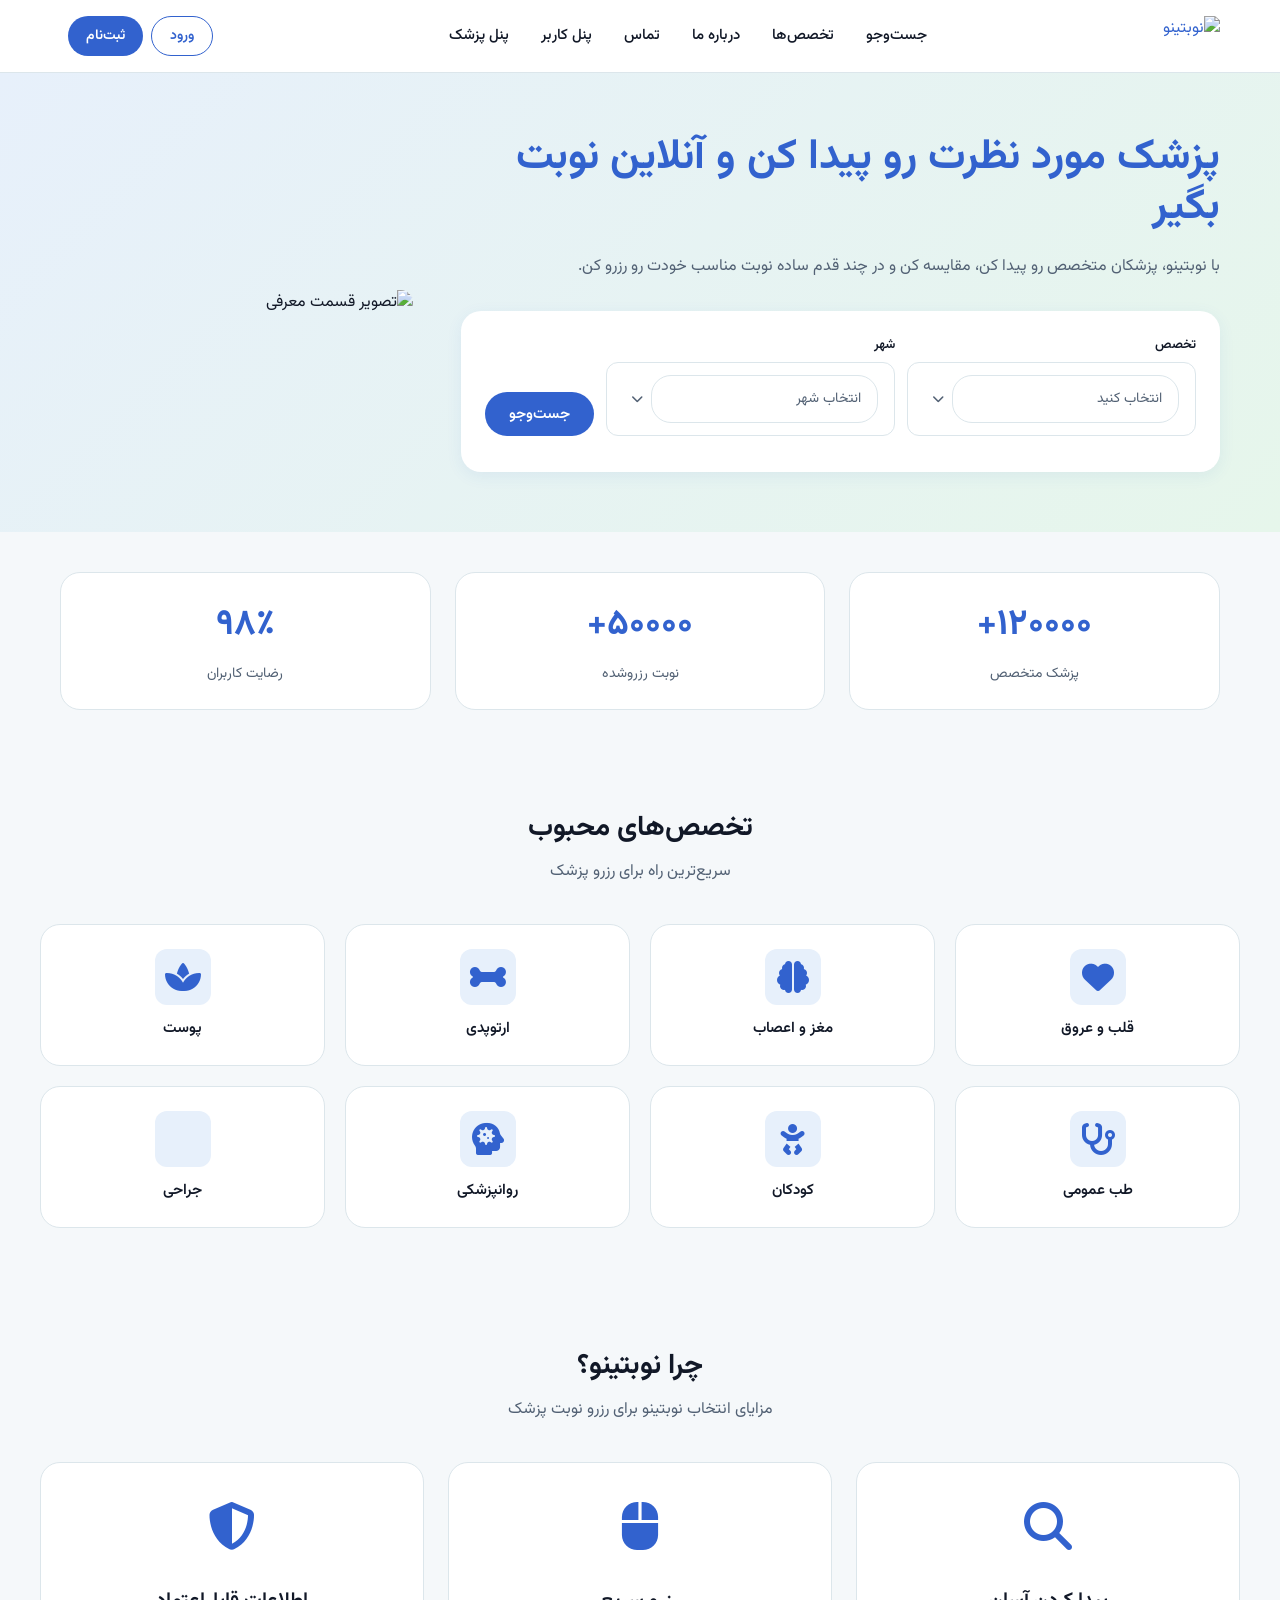
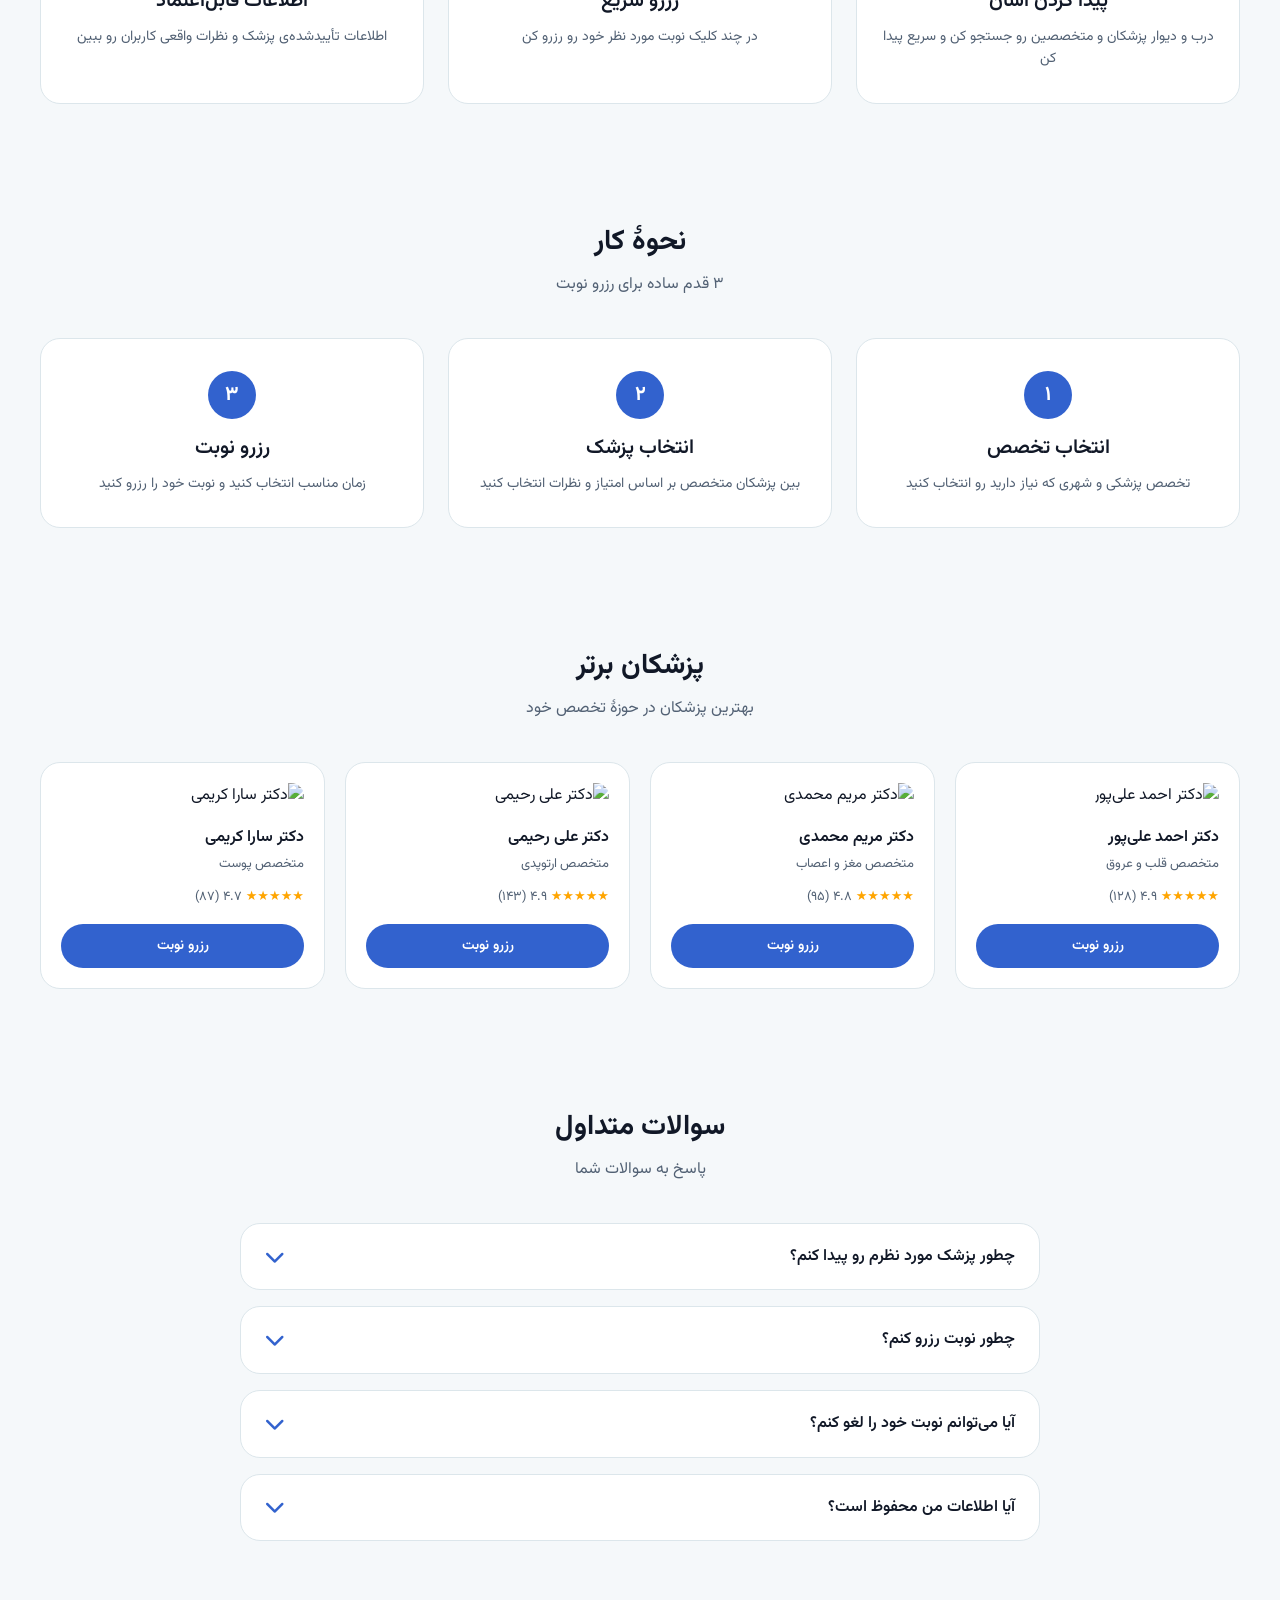
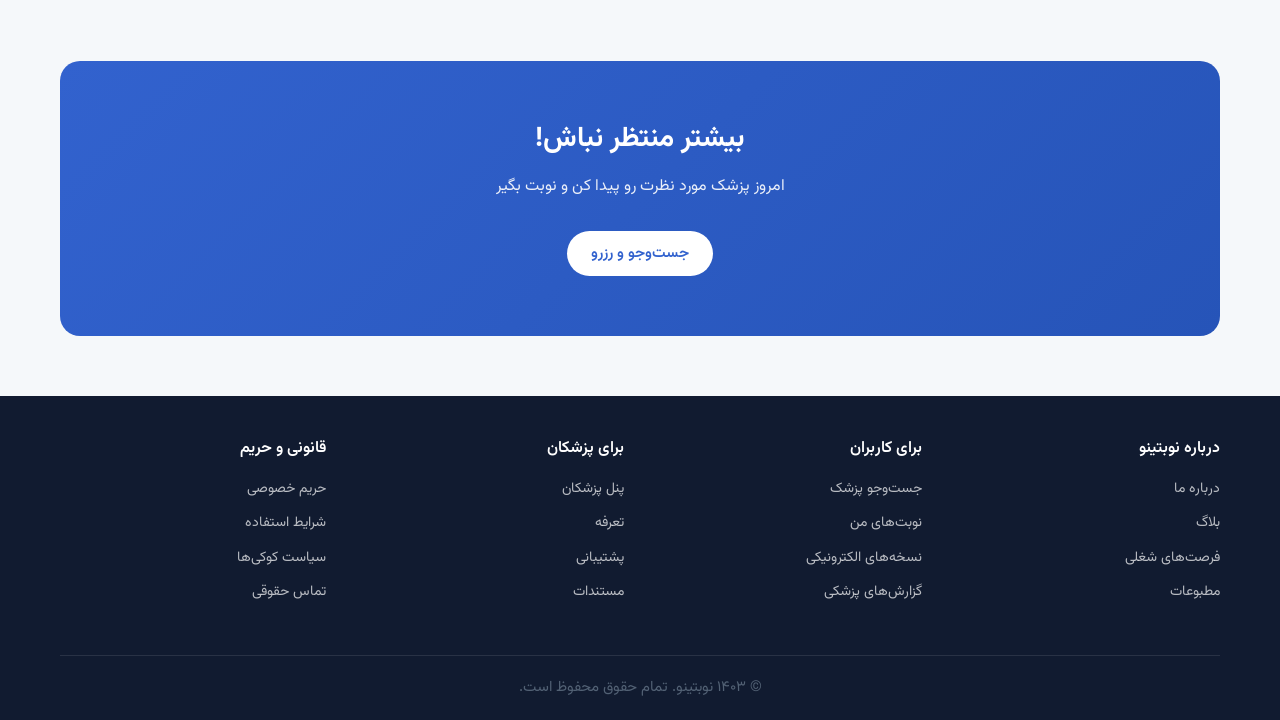
==== html/P01-landing.html @ 3c960ade "Add payment flow pages and scripts for Nobetino - Create P07-payment-failure.html for handling unsuc" ====
<!DOCTYPE html>
<html lang="fa" dir="rtl">
<head>
	<meta charset="UTF-8">
	<meta name="viewport" content="width=device-width, initial-scale=1.0">
	<meta name="description" content="نوبتینو - رزرو آنلاین نوبت پزشک. پزشک مورد نظرت رو پیدا کن و آنلاین نوبت بگیر">
	<title>نوبتینو - رزرو آنلاین نوبت پزشک</title>
	<link href="https://fonts.googleapis.com/css2?family=Inter:wght@400;500;600;700&family=Vazirmatn:wght@400;500;600;700&display=swap" rel="stylesheet">
	<link rel="stylesheet" href="https://cdnjs.cloudflare.com/ajax/libs/font-awesome/6.4.0/css/all.min.css">
	<style>
		/* Design System */
		:root {
			--primary: #3262CE;
			--primary-light: #E7F0FB;
			--dark: #111B30;
			--text-primary: #111827;
			--text-secondary: #526174;
			--bg: #F5F8FA;
			--card-bg: #FAFDFE;
			--border: #DCE6EB;
			--mint: #E6F6EB;
			--blue-light: #E7F0FB;
			--success: #10B981;
			--white: #FFFFFF;
			--shadow-sm: 0 1px 2px rgba(0, 0, 0, 0.05);
			--shadow: 0 4px 16px rgba(50, 98, 206, 0.08);
			--shadow-lg: 0 8px 24px rgba(50, 98, 206, 0.12);
		}

		* {
			margin: 0;
			padding: 0;
			box-sizing: border-box;
		}

		html, body {
			height: 100%;
		}

		body {
			background-color: var(--bg);
			color: var(--text-primary);
			font-family: 'Vazirmatn', system-ui, sans-serif;
			font-size: 16px;
			line-height: 1.6;
		}

		html {
			scroll-behavior: smooth;
		}

		@media (prefers-reduced-motion: reduce) {
			html {
				scroll-behavior: auto;
			}
		}

		/* Scroll margin offset for sticky header - 80px accounts for header height */
		#search,
		#specialties,
		#about,
		#contact {
			scroll-margin-top: 80px;
		}

		/* Typography */
		h1 {
			font-size: 42px;
			font-weight: 700;
			line-height: 1.2;
			margin-bottom: 16px;
		}

		h2 {
			font-size: 28px;
			font-weight: 700;
			line-height: 1.3;
			margin-bottom: 12px;
			color: var(--text-primary);
		}

		h3 {
			font-size: 20px;
			font-weight: 600;
			line-height: 1.3;
			margin-bottom: 8px;
			color: var(--text-primary);
		}

		h4 {
			font-size: 16px;
			font-weight: 600;
			margin-bottom: 8px;
		}

		p {
			font-size: 15px;
			color: var(--text-secondary);
			line-height: 1.6;
		}

		a {
			color: var(--primary);
			text-decoration: none;
		}

		a:hover {
			text-decoration: underline;
		}

		/* Container */
		.container {
			max-width: 1200px;
			margin: 0 auto;
			padding: 0 20px;
		}

		/* Header */
		header {
			background: var(--white);
			border-bottom: 1px solid var(--border);
			position: sticky;
			top: 0;
			z-index: 100;
		}

		.btn {
			display: inline-flex;
			align-items: center;
			justify-content: center;
			gap: 8px;
			padding: 11px 24px;
			border-radius: 999px;
			font-size: 15px;
			font-weight: 600;
			border: none;
			cursor: pointer;
			transition: all 0.2s;
			font-family: 'Vazirmatn', system-ui, sans-serif;
			min-height: 44px;
		}

		.btn-primary {
			background-color: var(--primary);
			color: var(--white);
		}

		.btn-primary:hover {
			background-color: #2654b8;
			box-shadow: var(--shadow);
		}

		.btn-secondary {
			background-color: transparent;
			color: var(--primary);
			border: 1.5px solid var(--primary);
		}

		.btn-secondary:hover {
			background-color: var(--primary-light);
		}

		.btn-small {
			padding: 8px 16px;
			font-size: 14px;
		}

		/* Custom Dropdowns */
		.custom-dropdown {
			position: relative;
			width: 100%;
		}

		.dropdown-trigger {
			display: flex;
			align-items: center;
			justify-content: space-between;
			width: 100%;
			padding: 0;
			border: 1px solid var(--border);
			border-radius: 12px;
			background: var(--white);
			cursor: pointer;
			transition: all 0.2s;
			min-height: 44px;
			font-weight: 500;
			color: var(--text-primary);
			font-family: 'Vazirmatn', system-ui, sans-serif;
			font-size: 15px;
		}

		.dropdown-trigger-wrapper {
			display: flex;
			align-items: center;
			justify-content: space-between;
			padding: 12px 16px;
			width: 100%;
			cursor: text;
			gap: 8px;
		}

		.dropdown-trigger-input {
			flex: 1;
			border: none;
			outline: none;
			background: transparent;
			font-family: 'Vazirmatn', system-ui, sans-serif;
			font-size: 15px;
			color: var(--text-primary);
			text-align: right;
			padding: 0;
		}

		.dropdown-trigger-input::placeholder {
			color: var(--text-secondary);
		}

		.dropdown-trigger:hover {
			border-color: var(--primary);
		}

		.dropdown-trigger:focus-within {
			outline: none;
			border-color: var(--primary);
		}

		.dropdown-trigger.active {
			border-color: var(--primary);
		}

		.dropdown-icon {
			color: var(--text-secondary);
			font-size: 12px;
			transition: transform 0.2s;
			margin-left: 8px;
		}

		.dropdown-trigger.active .dropdown-icon {
			transform: rotate(180deg);
		}

		.dropdown-trigger-icons {
			display: flex;
			align-items: center;
			gap: 8px;
		}

		.dropdown-search-icon-trigger {
			color: var(--text-secondary);
			font-size: 14px;
			cursor: default;
			pointer-events: none;
		}

		.dropdown-menu {
			display: none;
			position: fixed;
			background: var(--white);
			border: 1px solid var(--border);
			border-radius: 16px;
			box-shadow: var(--shadow-lg);
			z-index: 1000;
			min-width: 280px;
			max-width: 100%;
			max-height: 400px;
			overflow-y: auto;
		}

		.dropdown-menu.active {
			display: flex;
			flex-direction: column;
		}

		.dropdown-list {
			max-height: 100%;
			overflow-y: auto;
			padding: 8px 0;
		}

		.dropdown-item {
			padding: 12px 16px;
			cursor: pointer;
			transition: all 0.15s;
			color: var(--text-primary);
			font-weight: 500;
			display: flex;
			justify-content: space-between;
			align-items: center;
		}

		.dropdown-item:hover {
			background: var(--primary-light);
			color: var(--primary);
		}

		.dropdown-item.selected {
			background: var(--primary-light);
			color: var(--primary);
		}

		.dropdown-item.selected::after {
			content: '✓';
			font-weight: 700;
			color: var(--primary);
		}

		.dropdown-empty {
			padding: 20px 16px;
			text-align: center;
			color: var(--text-secondary);
			font-size: 14px;
		}

		.dropdown-trigger input[type="hidden"] {
			display: none;
		}

		/* Hero Section */
		.hero {
			padding: 60px 0;
			background: linear-gradient(135deg, var(--primary-light) 0%, var(--mint) 100%);
		}

		.hero-content {
			display: grid;
			grid-template-columns: 1fr 1fr;
			gap: 48px;
			align-items: center;
		}

		.hero-left h1 {
			color: var(--primary);
			margin-bottom: 20px;
		}

		.hero-left > p {
			font-size: 16px;
			margin-bottom: 32px;
			color: var(--text-secondary);
		}

		.search-card {
			background: var(--white);
			border-radius: 20px;
			padding: 24px;
			box-shadow: var(--shadow);
			margin-top: 20px;
		}

		.search-row {
			display: grid;
			grid-template-columns: 1fr 1fr auto;
			gap: 12px;
			margin-bottom: 12px;
		}

		.search-field {
			display: flex;
			flex-direction: column;
			gap: 6px;
		}

		.search-field label {
			font-size: 13px;
			font-weight: 600;
			color: var(--text-primary);
		}

		.search-field input,
		.search-field select {
			padding: 12px 16px;
			border: 1px solid var(--border);
			border-radius: 20px;
			font-size: 14px;
			font-family: 'Vazirmatn', system-ui, sans-serif;
			background-color: var(--white);
			color: var(--text-primary);
			transition: all 0.2s;
		}

		.search-field input:focus,
		.search-field select:focus {
			outline: 2px solid var(--primary);
			outline-offset: 0;
			border-color: var(--primary);
		}

		.search-btn-container {
			display: flex;
			align-items: flex-end;
		}

		.search-btn-container .btn {
			width: 100%;
			height: 44px;
		}

		@media (max-width: 768px) {
			.search-row {
				grid-template-columns: 1fr;
				gap: 16px;
			}

			.search-btn-container {
				align-items: stretch;
			}

			.search-btn-container .btn {
				height: 48px;
			}

			.dropdown-menu {
				max-height: 250px !important;
				max-width: 90vw;
			}
		}

		.hero-right {
			display: flex;
			align-items: center;
			justify-content: center;
		}

		.hero-image {
			width: 100%;
			max-width: 400px;
			height: auto;
			object-fit: cover;
			border-radius: 24px;
		}

		@media (max-width: 1024px) {
			.hero-content {
				grid-template-columns: 1fr;
				gap: 32px;
			}

			.hero {
				padding: 40px 0;
			}

			h1 {
				font-size: 32px;
			}

			.hero-right {
				display: none;
			}

			.search-row {
				grid-template-columns: 1fr;
			}

			.search-btn-container {
				display: flex;
			}
		}

		/* Stats Section */
		.stats {
			padding: 40px 0;
			display: grid;
			grid-template-columns: repeat(3, 1fr);
			gap: 24px;
		}

		.stat-card {
			background: var(--white);
			border: 1px solid var(--border);
			border-radius: 20px;
			padding: 24px;
			text-align: center;
		}

		.stat-number {
			font-size: 36px;
			font-weight: 700;
			color: var(--primary);
			margin-bottom: 8px;
		}

		.stat-label {
			font-size: 14px;
			color: var(--text-secondary);
		}

		@media (max-width: 768px) {
			.stats {
				grid-template-columns: 1fr;
			}
		}

		/* Section */
		.section {
			padding: 60px 0;
		}

		.section-title {
			text-align: center;
			margin-bottom: 40px;
		}

		.section-title h2 {
			margin-bottom: 12px;
		}

		.section-title p {
			font-size: 16px;
			color: var(--text-secondary);
		}

		/* Specialties */
		.specialties-grid {
			display: grid;
			grid-template-columns: repeat(4, 1fr);
			gap: 20px;
		}

		.specialty-card {
			background: var(--white);
			border: 1px solid var(--border);
			border-radius: 20px;
			padding: 24px;
			text-align: center;
			cursor: pointer;
			transition: all 0.2s;
			display: flex;
			flex-direction: column;
			align-items: center;
			gap: 12px;
		}

		.specialty-card:hover {
			border-color: var(--primary);
			box-shadow: var(--shadow);
			transform: translateY(-4px);
		}

		.specialty-icon {
			font-size: 32px;
			color: var(--primary);
			width: 56px;
			height: 56px;
			display: flex;
			align-items: center;
			justify-content: center;
			background: var(--primary-light);
			border-radius: 12px;
		}

		.specialty-name {
			font-size: 15px;
			font-weight: 600;
			color: var(--text-primary);
		}

		@media (max-width: 1024px) {
			.specialties-grid {
				grid-template-columns: repeat(3, 1fr);
			}
		}

		@media (max-width: 768px) {
			.specialties-grid {
				grid-template-columns: repeat(2, 1fr);
			}
		}

		/* Benefits Section */
		.benefits-grid {
			display: grid;
			grid-template-columns: repeat(3, 1fr);
			gap: 24px;
		}

		.benefit-card {
			background: var(--white);
			border: 1px solid var(--border);
			border-radius: 20px;
			padding: 32px 24px;
			text-align: center;
		}

		.benefit-icon {
			font-size: 48px;
			margin-bottom: 16px;
			color: var(--primary);
		}

		.benefit-card h3 {
			margin-bottom: 12px;
		}

		.benefit-card p {
			font-size: 14px;
		}

		@media (max-width: 768px) {
			.benefits-grid {
				grid-template-columns: 1fr;
			}
		}

		/* How It Works */
		.steps-grid {
			display: grid;
			grid-template-columns: repeat(3, 1fr);
			gap: 24px;
		}

		.step-card {
			background: var(--white);
			border: 1px solid var(--border);
			border-radius: 20px;
			padding: 32px 24px;
			text-align: center;
			position: relative;
		}

		.step-number {
			width: 48px;
			height: 48px;
			background: var(--primary);
			color: var(--white);
			border-radius: 999px;
			display: flex;
			align-items: center;
			justify-content: center;
			font-size: 20px;
			font-weight: 700;
			margin: 0 auto 16px;
		}

		.step-card h3 {
			margin-bottom: 12px;
		}

		.step-card p {
			font-size: 14px;
		}

		@media (max-width: 768px) {
			.steps-grid {
				grid-template-columns: 1fr;
			}
		}

		/* Doctors Section */
		.doctors-grid {
			display: grid;
			grid-template-columns: repeat(4, 1fr);
			gap: 20px;
		}

		.doctor-card {
			background: var(--white);
			border: 1px solid var(--border);
			border-radius: 20px;
			padding: 20px;
			transition: all 0.2s;
			overflow: hidden;
		}

		.doctor-card:hover {
			box-shadow: var(--shadow-lg);
			transform: translateY(-4px);
		}

		.doctor-image {
			width: 100%;
			aspect-ratio: 1;
			object-fit: cover;
			border-radius: 16px;
			margin-bottom: 16px;
		}

		.doctor-name {
			font-size: 16px;
			font-weight: 600;
			margin-bottom: 4px;
			color: var(--text-primary);
		}

		.doctor-specialty {
			font-size: 13px;
			color: var(--text-secondary);
			margin-bottom: 12px;
		}

		.doctor-rating {
			display: flex;
			align-items: center;
			gap: 4px;
			font-size: 13px;
			margin-bottom: 16px;
			color: var(--text-secondary);
		}

		.doctor-rating .stars {
			color: #FFA500;
		}

		.doctor-btn {
			width: 100%;
		}

		@media (max-width: 1024px) {
			.doctors-grid {
				grid-template-columns: repeat(3, 1fr);
			}
		}

		@media (max-width: 768px) {
			.doctors-grid {
				grid-template-columns: repeat(2, 1fr);
			}
		}

		@media (max-width: 480px) {
			.doctors-grid {
				grid-template-columns: 1fr;
			}
		}

		/* FAQ Section */
		.faq-grid {
			display: grid;
			grid-template-columns: 1fr;
			gap: 16px;
			max-width: 800px;
			margin: 0 auto;
		}

		.faq-item {
			background: var(--white);
			border: 1px solid var(--border);
			border-radius: 20px;
			overflow: hidden;
		}

		.faq-header {
			padding: 20px 24px;
			cursor: pointer;
			display: flex;
			justify-content: space-between;
			align-items: center;
			transition: background 0.2s;
			font-weight: 600;
		}

		.faq-header:hover {
			background: var(--primary-light);
		}

		.faq-toggle {
			color: var(--primary);
			transition: transform 0.2s;
			font-size: 20px;
		}

		.faq-toggle.active {
			transform: rotate(-180deg);
		}

		.faq-content {
			max-height: 0;
			overflow: hidden;
			transition: max-height 0.2s;
			padding: 0 24px;
		}

		.faq-content.active {
			max-height: 500px;
			padding: 0 24px 20px;
		}

		.faq-answer {
			font-size: 14px;
			color: var(--text-secondary);
			line-height: 1.6;
		}

		/* CTA Section */
		.cta-section {
			background: linear-gradient(135deg, var(--primary) 0%, #2654b8 100%);
			color: var(--white);
			padding: 60px 20px;
			text-align: center;
			border-radius: 20px;
			margin: 60px 0;
		}

		.cta-section h2 {
			color: var(--white);
			margin-bottom: 16px;
		}

		.cta-section p {
			color: rgba(255, 255, 255, 0.9);
			margin-bottom: 32px;
			font-size: 16px;
		}

		.cta-section .btn {
			background: var(--white);
			color: var(--primary);
		}

		.cta-section .btn:hover {
			background: rgba(255, 255, 255, 0.95);
		}

		/* Footer */
		footer {
			background: var(--dark);
			color: var(--white);
			padding: 40px 0 20px;
			margin-top: 60px;
		}

		.footer-content {
			display: grid;
			grid-template-columns: repeat(4, 1fr);
			gap: 32px;
			margin-bottom: 40px;
		}

		.footer-section h4 {
			color: var(--white);
			margin-bottom: 16px;
		}

		.footer-section a {
			display: block;
			color: rgba(255, 255, 255, 0.7);
			font-size: 14px;
			margin-bottom: 12px;
			transition: color 0.2s;
		}

		.footer-section a:hover {
			color: var(--white);
			text-decoration: none;
		}

		.footer-bottom {
			border-top: 1px solid rgba(255, 255, 255, 0.1);
			padding-top: 20px;
			text-align: center;
			font-size: 13px;
			color: rgba(255, 255, 255, 0.6);
		}

		@media (max-width: 768px) {
			.footer-content {
				grid-template-columns: repeat(2, 1fr);
			}
		}

		/* Accessibility */
		@media (prefers-reduced-motion: reduce) {
			* {
				animation-duration: 0.01ms !important;
				animation-iteration-count: 1 !important;
				transition-duration: 0.01ms !important;
			}
		}

		:focus {
			outline: 2px solid var(--primary);
			outline-offset: 2px;
		}

		:focus:not(:focus-visible) {
			outline: none;
		}

		@media (max-width: 768px) {
			h1 {
				font-size: 28px;
			}

			h2 {
				font-size: 22px;
			}

			.section {
				padding: 40px 0;
			}

			.hero {
				padding: 40px 0;
			}

			.search-card {
				margin-top: 16px;
			}
		}
	</style>
</head>
<body>
	<!-- Header -->
	<header></header>

	<!-- Hero Section -->
	<section id="search" class="hero">
		<div class="container">
			<div class="hero-content">
				<div class="hero-left">
					<h1>پزشک مورد نظرت رو پیدا کن و آنلاین نوبت بگیر</h1>
					<p>با نوبتینو، پزشکان متخصص رو پیدا کن، مقایسه کن و در چند قدم ساده نوبت مناسب خودت رو رزرو کن.</p>

					<div class="search-card">
						<div class="search-row">
							<div class="search-field">
								<label>تخصص</label>
								<div class="custom-dropdown" id="specialty-dropdown">
									<div class="dropdown-trigger" role="button" tabindex="0">
										<div class="dropdown-trigger-wrapper">
											<input type="text" class="dropdown-trigger-input" placeholder="انتخاب کنید" autocomplete="off">
											<div class="dropdown-trigger-icons">
												<i class="fas fa-search dropdown-search-icon-trigger" style="display: none;"></i>
												<i class="fas fa-chevron-down dropdown-icon"></i>
											</div>
										</div>
									</div>
									<div class="dropdown-menu">
										<div class="dropdown-list">
											<div class="dropdown-item" data-value="cardiology">قلب و عروق</div>
											<div class="dropdown-item" data-value="neurology">مغز و اعصاب</div>
											<div class="dropdown-item" data-value="orthopedic">ارتوپدی</div>
											<div class="dropdown-item" data-value="dermatology">پوست</div>
											<div class="dropdown-item" data-value="general">طب عمومی</div>
											<div class="dropdown-item" data-value="pediatric">کودکان</div>
											<div class="dropdown-item" data-value="psychiatry">روانپزشکی</div>
											<div class="dropdown-item" data-value="surgery">جراحی</div>
										</div>
									</div>
									<input type="hidden" id="specialty" value="">
								</div>
							</div>

							<div class="search-field">
								<label>شهر</label>
								<div class="custom-dropdown" id="city-dropdown">
									<div class="dropdown-trigger" role="button" tabindex="0">
										<div class="dropdown-trigger-wrapper">
											<input type="text" class="dropdown-trigger-input" placeholder="انتخاب شهر" autocomplete="off">
											<div class="dropdown-trigger-icons">
												<i class="fas fa-search dropdown-search-icon-trigger" style="display: none;"></i>
												<i class="fas fa-chevron-down dropdown-icon"></i>
											</div>
										</div>
									</div>
									<div class="dropdown-menu">
										<div class="dropdown-list" id="cities-list">
											<!-- Cities will be loaded here by JavaScript -->
										</div>
										<div class="dropdown-empty" style="display: none;">
											شهری یافت نشد
										</div>
									</div>
									<input type="hidden" id="city" value="">
								</div>
							</div>

							<div class="search-btn-container">
								<button class="btn btn-primary search-btn">جست‌وجو</button>
							</div>
						</div>
					</div>
				</div>

				<div class="hero-right">
					<img src="../images/hero_section.png" alt="تصویر قسمت معرفی" style="width: 100%; height: auto; border-radius: 20px;">
				</div>
			</div>
		</div>
	</section>

	<!-- Stats Section -->
	<section class="container">
		<div class="stats">
			<div class="stat-card">
				<div class="stat-number">۱۲۰۰۰۰+</div>
				<div class="stat-label">پزشک متخصص</div>
			</div>
			<div class="stat-card">
				<div class="stat-number">۵۰۰۰۰+</div>
				<div class="stat-label">نوبت رزرو‌شده</div>
			</div>
			<div class="stat-card">
				<div class="stat-number">۹۸٪</div>
				<div class="stat-label">رضایت کاربران</div>
			</div>
		</div>
	</section>

	<!-- Specialties Section -->
	<section id="specialties" class="section container">
		<div class="section-title">
			<h2>تخصص‌های محبوب</h2>
			<p>سریع‌ترین راه برای رزرو پزشک</p>
		</div>

		<div class="specialties-grid">
			<div class="specialty-card" onclick="selectSpecialty(this)">
				<div class="specialty-icon"><i class="fas fa-heart"></i></div>
				<div class="specialty-name">قلب و عروق</div>
			</div>

			<div class="specialty-card" onclick="selectSpecialty(this)">
				<div class="specialty-icon"><i class="fas fa-brain"></i></div>
				<div class="specialty-name">مغز و اعصاب</div>
			</div>

			<div class="specialty-card" onclick="selectSpecialty(this)">
				<div class="specialty-icon"><i class="fas fa-bone"></i></div>
				<div class="specialty-name">ارتوپدی</div>
			</div>

			<div class="specialty-card" onclick="selectSpecialty(this)">
				<div class="specialty-icon"><i class="fas fa-spa"></i></div>
				<div class="specialty-name">پوست</div>
			</div>

			<div class="specialty-card" onclick="selectSpecialty(this)">
				<div class="specialty-icon"><i class="fas fa-stethoscope"></i></div>
				<div class="specialty-name">طب عمومی</div>
			</div>

			<div class="specialty-card" onclick="selectSpecialty(this)">
				<div class="specialty-icon"><i class="fas fa-baby"></i></div>
				<div class="specialty-name">کودکان</div>
			</div>

			<div class="specialty-card" onclick="selectSpecialty(this)">
				<div class="specialty-icon"><i class="fas fa-head-side-virus"></i></div>
				<div class="specialty-name">روانپزشکی</div>
			</div>

			<div class="specialty-card" onclick="selectSpecialty(this)">
				<div class="specialty-icon"><i class="fas fa-surgical"></i></div>
				<div class="specialty-name">جراحی</div>
			</div>
		</div>
	</section>

	<!-- Why Nobatino Section -->
	<section id="about" class="section container">
		<div class="section-title">
			<h2>چرا نوبتینو؟</h2>
			<p>مزایای انتخاب نوبتینو برای رزرو نوبت پزشک</p>
		</div>

		<div class="benefits-grid">
			<div class="benefit-card">
				<div class="benefit-icon"><i class="fas fa-search"></i></div>
				<h3>پیدا کردن آسان</h3>
				<p>درب و دیوار پزشکان و متخصصین رو جستجو کن و سریع پیدا کن</p>
			</div>

			<div class="benefit-card">
				<div class="benefit-icon"><i class="fas fa-mouse"></i></div>
				<h3>رزرو سریع</h3>
				<p>در چند کلیک نوبت مورد نظر خود رو رزرو کن</p>
			</div>

			<div class="benefit-card">
				<div class="benefit-icon"><i class="fas fa-shield-alt"></i></div>
				<h3>اطلاعات قابل‌اعتماد</h3>
				<p>اطلاعات تأیید‌شده‌ی پزشک و نظرات واقعی کاربران رو ببین</p>
			</div>
		</div>
	</section>

	<!-- How It Works Section -->
	<section class="section container">
		<div class="section-title">
			<h2>نحوهٔ کار</h2>
			<p>۳ قدم ساده برای رزرو نوبت</p>
		</div>

		<div class="steps-grid">
			<div class="step-card">
				<div class="step-number">۱</div>
				<h3>انتخاب تخصص</h3>
				<p>تخصص پزشکی و شهری که نیاز دارید رو انتخاب کنید</p>
			</div>

			<div class="step-card">
				<div class="step-number">۲</div>
				<h3>انتخاب پزشک</h3>
				<p>بین پزشکان متخصص بر اساس امتیاز و نظرات انتخاب کنید</p>
			</div>

			<div class="step-card">
				<div class="step-number">۳</div>
				<h3>رزرو نوبت</h3>
				<p>زمان مناسب انتخاب کنید و نوبت خود را رزرو کنید</p>
			</div>
		</div>
	</section>

	<!-- Featured Doctors Section -->
	<section class="section container">
		<div class="section-title">
			<h2>پزشکان برتر</h2>
			<p>بهترین پزشکان در حوزهٔ تخصص خود</p>
		</div>

		<div class="doctors-grid">
			<div class="doctor-card">
				<img src="../images/male1.png" alt="دکتر احمد علی‌پور" class="doctor-image">
				<div class="doctor-name">دکتر احمد علی‌پور</div>
				<div class="doctor-specialty">متخصص قلب و عروق</div>
				<div class="doctor-rating">
					<span class="stars">★★★★★</span>
					<span>۴.۹</span>
					<span>(۱۲۸)</span>
				</div>
				<a href="P02-doctor-details.html?id=doctor-001" class="btn btn-primary btn-small doctor-btn" style="text-decoration: none;">رزرو نوبت</a>
			</div>

			<div class="doctor-card">
				<img src="../images/female1.png" alt="دکتر مریم محمدی" class="doctor-image">
				<div class="doctor-name">دکتر مریم محمدی</div>
				<div class="doctor-specialty">متخصص مغز و اعصاب</div>
				<div class="doctor-rating">
					<span class="stars">★★★★★</span>
					<span>۴.۸</span>
					<span>(۹۵)</span>
				</div>
				<a href="P02-doctor-details.html?id=doctor-002" class="btn btn-primary btn-small doctor-btn" style="text-decoration: none;">رزرو نوبت</a>
			</div>

			<div class="doctor-card">
				<img src="../images/male2.png" alt="دکتر علی رحیمی" class="doctor-image">
				<div class="doctor-name">دکتر علی رحیمی</div>
				<div class="doctor-specialty">متخصص ارتوپدی</div>
				<div class="doctor-rating">
					<span class="stars">★★★★★</span>
					<span>۴.۹</span>
					<span>(۱۴۳)</span>
				</div>
				<a href="P02-doctor-details.html?id=doctor-003" class="btn btn-primary btn-small doctor-btn" style="text-decoration: none;">رزرو نوبت</a>
			</div>

			<div class="doctor-card">
				<img src="../images/female2.png" alt="دکتر سارا کریمی" class="doctor-image">
				<div class="doctor-name">دکتر سارا کریمی</div>
				<div class="doctor-specialty">متخصص پوست</div>
				<div class="doctor-rating">
					<span class="stars">★★★★★</span>
					<span>۴.۷</span>
					<span>(۸۷)</span>
				</div>
				<a href="P02-doctor-details.html?id=doctor-004" class="btn btn-primary btn-small doctor-btn" style="text-decoration: none;">رزرو نوبت</a>
			</div>
		</div>
	</section>

	<!-- FAQ Section -->
	<section class="section container">
		<div class="section-title">
			<h2>سوالات متداول</h2>
			<p>پاسخ به سوالات شما</p>
		</div>

		<div class="faq-grid">
			<div class="faq-item">
				<div class="faq-header" onclick="toggleFaq(this)">
					<span>چطور پزشک مورد نظرم رو پیدا کنم؟</span>
					<i class="fas fa-chevron-down faq-toggle"></i>
				</div>
				<div class="faq-content">
					<p class="faq-answer">برای پیدا کردن پزشک مورد نظر، تخصص و شهر خود را انتخاب کنید، سپس از لیست پزشکان نمایش‌داده‌شده انتخاب کنید. می‌توانید اطلاعات، امتیاز و نظرات آنها را مقایسه کنید.</p>
				</div>
			</div>

			<div class="faq-item">
				<div class="faq-header" onclick="toggleFaq(this)">
					<span>چطور نوبت رزرو کنم؟</span>
					<i class="fas fa-chevron-down faq-toggle"></i>
				</div>
				<div class="faq-content">
					<p class="faq-answer">پس از انتخاب پزشک، روی دکمهٔ «رزرو نوبت» کلیک کنید. سپس زمان مناسب را انتخاب کنید و اطلاعات خود را وارد کنید تا نوبت نهایی شود.</p>
				</div>
			</div>

			<div class="faq-item">
				<div class="faq-header" onclick="toggleFaq(this)">
					<span>آیا می‌توانم نوبت خود را لغو کنم؟</span>
					<i class="fas fa-chevron-down faq-toggle"></i>
				</div>
				<div class="faq-content">
					<p class="faq-answer">بله، شما می‌توانید نوبت‌های خود را از پنل کاربر لغو کنید. لطفاً توجه داشته باشید که لغو باید حداکثر ۲۴ ساعت قبل از نوبت انجام شود.</p>
				</div>
			</div>

			<div class="faq-item">
				<div class="faq-header" onclick="toggleFaq(this)">
					<span>آیا اطلاعات من محفوظ است؟</span>
					<i class="fas fa-chevron-down faq-toggle"></i>
				</div>
				<div class="faq-content">
					<p class="faq-answer">بله، تمام اطلاعات شما بر اساس استانداردهای امنیتی بین‌المللی محفوظ است. ما از رمزگذاری و محافظ‌های امنیتی پیشرفتهٔ داده استفاده می‌کنیم.</p>
				</div>
			</div>
		</div>
	</section>

	<!-- CTA Section -->
	<div class="container">
		<section class="cta-section">
			<h2>بیشتر منتظر نباش!</h2>
			<p>امروز پزشک مورد نظرت رو پیدا کن و نوبت بگیر</p>
			<button class="btn">جست‌وجو و رزرو</button>
		</section>
	</div>

	<!-- Footer -->
	<footer id="contact">
		<div class="container">
			<div class="footer-content">
				<div class="footer-section">
					<h4>درباره نوبتینو</h4>
					<a href="#about">درباره ما</a>
					<a href="#blog">بلاگ</a>
					<a href="#career">فرصت‌های شغلی</a>
					<a href="#press">مطبوعات</a>
				</div>

				<div class="footer-section">
					<h4>برای کاربران</h4>
					<a href="#search">جست‌وجو پزشک</a>
					<a href="#appointments">نوبت‌های من</a>
					<a href="#prescriptions">نسخه‌های الکترونیکی</a>
					<a href="#reports">گزارش‌های پزشکی</a>
				</div>

				<div class="footer-section">
					<h4>برای پزشکان</h4>
					<a href="#panel">پنل پزشکان</a>
					<a href="#pricing">تعرفه</a>
					<a href="#support">پشتیبانی</a>
					<a href="#docs">مستندات</a>
				</div>

				<div class="footer-section">
					<h4>قانونی و حریم</h4>
					<a href="#privacy">حریم خصوصی</a>
					<a href="#terms">شرایط استفاده</a>
					<a href="#cookies">سیاست کوکی‌ها</a>
					<a href="#contact">تماس حقوقی</a>
				</div>
			</div>

			<div class="footer-bottom">
				<p>&copy; ۱۴۰۳ نوبتینو. تمام حقوق محفوظ است.</p>
			</div>
		</div>
	</footer>

	<script>
		// Mobile Menu
		const menuToggle = document.getElementById('menuToggle');
		const navMobile = document.getElementById('navMobile');

		menuToggle?.addEventListener('click', () => {
			navMobile.classList.toggle('active');
		});

		// Close menu on link click and handle smooth scrolling
		document.querySelectorAll('.nav-mobile a, .nav-desktop a').forEach(link => {
			link.addEventListener('click', (e) => {
				const href = link.getAttribute('href');
				// Close mobile menu on any navigation link click
				if (navMobile && navMobile.classList.contains('active')) {
					navMobile.classList.remove('active');
				}
				// Smooth scroll is handled by CSS scroll-behavior: smooth
				// and scroll-margin-top offsets
			});
		});

		// Specialty selection
		function selectSpecialty(element) {
			document.querySelectorAll('.specialty-card').forEach(card => {
				card.style.borderColor = 'var(--border)';
				card.style.boxShadow = 'none';
			});

			element.style.borderColor = 'var(--primary)';
			element.style.boxShadow = 'var(--shadow)';

			const specialtyName = element.querySelector('.specialty-name').textContent;
			document.getElementById('specialty').value = specialtyName;
		}

		// FAQ Toggle
		function toggleFaq(header) {
			const content = header.nextElementSibling;
			const toggle = header.querySelector('.faq-toggle');

			document.querySelectorAll('.faq-content').forEach(item => {
				if (item !== content) {
					item.classList.remove('active');
					item.previousElementSibling.querySelector('.faq-toggle').classList.remove('active');
				}
			});

			content.classList.toggle('active');
			toggle.classList.toggle('active');
		}

		// Search functionality - ONLY for search button, not doctor buttons
		const searchBtn = document.querySelector('.search-btn');
		if (searchBtn) {
			searchBtn.addEventListener('click', () => {
				const specialty = document.getElementById('specialty').value;
				const city = document.getElementById('city').value;
				if (specialty && city) {
					console.log(`Searching for ${specialty} in ${city}`);
					alert(`جستجو برای ${specialty} در ${city}`);
				} else {
					alert('لطفاً تخصص و شهر را انتخاب کنید');
				}
			});
		}

		// Doctor booking - now handled by links in P02-doctor-details.html
		// No action needed here

		// Iranian Cities Database
		const iranianCities = {
			'تهران': ['تهران'],
			'مازندران': ['ساری', 'بابل', 'آمل', 'نور', 'بابلسر'],
			'گیلان': ['رشت', 'لاهیجان', 'انزلی', 'صومعه سرا'],
			'اردبیل': ['اردبیل', 'پارس‌آباد'],
			'اصفهان': ['اصفهان', 'خميني شهر', 'نجف‌آباد', 'کاشان'],
			'البرز': ['کرج', 'ساوجبلاغ', 'نظرآباد'],
			'البرز': ['کرج', 'ساوجبلاغ'],
			'قم': ['قم'],
			'خراسان رضوی': ['مشهد', 'نیشاپور', 'خراسان'],
			'خراسان شمالی': ['بجنورد'],
			'خراسان جنوبی': ['بیرجند'],
			'سمنان': ['سمنان', 'شاهرود'],
			'تلگرد': ['تلگرد'],
			'گلستان': ['گرگان', 'بندرترکمن'],
			'هرمزگان': ['بندرعباس', 'قشم'],
			'هرمزگان': ['بندرعباس', 'قشم', 'بندرلنگه'],
			'خوزستان': ['اهواز', 'خرمشهر', 'آبادان', 'دزفول'],
			'کرمانشاه': ['کرمانشاه', 'کنگان'],
			'کرمانشاه': ['کرمانشاه', 'کنگان', 'اسلام‌آباد'],
			'فارس': ['شیراز', 'مرودشت', 'کازرون'],
			'کرمان': ['کرمان', 'جیرفت', 'سیرجان'],
			'بوشهر': ['بوشهر'],
			'سیستان و بلوچستان': ['زاهدان', 'زابل'],
			'یزد': ['یزد'],
			'اصفهان': ['اصفهان', 'خميني شهر', 'نجف‌آباد'],
			'قزوین': ['قزوین'],
			'مرکزی': ['اراک', 'ساوه'],
			'قم': ['قم'],
			'البرز': ['کرج'],
			'مازندران': ['ساری', 'بابل'],
			'گیلان': ['رشت'],
			'آذربایجان شرقی': ['تبریز', 'مراغه'],
			'آذربایجان غربی': ['ارومیه', 'خوی'],
			'کردستان': ['سنندج', 'کرمانشاه'],
			'کرمانشاه': ['کرمانشاه'],
			'لرستان': ['خرم‌آباد'],
			'هرمزگان': ['بندرعباس'],
			'بوشهر': ['بوشهر'],
			'خوزستان': ['اهواز'],
			'سمنان': ['سمنان'],
			'تهران': ['تهران'],
		};

		// Flatten cities list
		const allCities = [];
		for (const province in iranianCities) {
			iranianCities[province].forEach(city => {
				if (!allCities.find(c => c.name === city)) {
					allCities.push({ name: city, province: province });
				}
			});
		}
		allCities.sort((a, b) => a.name.localeCompare(b.name, 'fa'));

		// Initialize cities dropdown
		function initializeCitiesDropdown() {
			const citiesList = document.getElementById('cities-list');
			citiesList.innerHTML = '';

			allCities.forEach(city => {
				const item = document.createElement('div');
				item.className = 'dropdown-item';
				item.dataset.value = city.name;
				item.dataset.province = city.province;
				item.innerHTML = `
					<div>
						<div style="color: var(--text-primary);">${city.name}</div>
						<div style="font-size: 12px; color: var(--text-secondary); margin-top: 2px;">${city.province}</div>
					</div>
				`;
				item.addEventListener('click', () => selectCity(city.name, city.province));
				citiesList.appendChild(item);
			});
		}

		// Custom Dropdown Class
		// Global state for mutual dropdown closing
		let activeDropdown = null;

		class CustomDropdown {
			constructor(containerId) {
				this.container = document.getElementById(containerId);
				this.trigger = this.container.querySelector('.dropdown-trigger');
				this.menu = this.container.querySelector('.dropdown-menu');
				this.list = this.container.querySelector('.dropdown-list');
				this.triggerInput = this.container.querySelector('.dropdown-trigger-input');
				this.searchIcon = this.container.querySelector('.dropdown-search-icon-trigger');
				this.chevronIcon = this.container.querySelector('.dropdown-icon');
				this.hiddenInput = this.container.querySelector('input[type="hidden"]');
				this.isOpen = false;
				this.allItems = [...this.list.querySelectorAll('.dropdown-item')];
				this.containerId = containerId;

				this.init();
			}

			init() {
				// Trigger click - focus the input to open dropdown
				this.trigger.addEventListener('click', (e) => {
					e.stopPropagation();
					// Focus input, which will trigger the focus handler to open dropdown
					this.triggerInput.focus();
				});

				// Input focus - open dropdown
				this.triggerInput.addEventListener('focus', (e) => {
					if (!this.isOpen) {
						this.open();
					}
				});

				// Input typing - search and show search icon
				this.triggerInput.addEventListener('input', (e) => {
					const query = e.target.value;
					this.filterItems(query);
					this.updateIconDisplay();
				});

				// Input keyboard navigation
				this.triggerInput.addEventListener('keydown', (e) => {
					if (e.key === 'Escape') {
						this.close();
					} else if (e.key === 'ArrowDown') {
						e.preventDefault();
						const visibleItems = this.getVisibleItems();
						if (visibleItems.length > 0) visibleItems[0].focus();
					} else if (e.key === 'Enter') {
						e.preventDefault();
						const visibleItems = this.getVisibleItems();
						if (visibleItems.length === 1) {
							const item = visibleItems[0];
							this.selectItemElement(item);
						}
					}
				});

				// Item selection
				this.list.addEventListener('click', (e) => {
					const item = e.target.closest('.dropdown-item');
					if (item && !item.classList.contains('hidden')) {
						this.selectItemElement(item);
						this.close();
					}
				});

				// Keyboard navigation in items
				this.list.addEventListener('keydown', (e) => {
					const visibleItems = this.getVisibleItems();
					const currentIndex = visibleItems.indexOf(document.activeElement);

					if (e.key === 'ArrowDown') {
						e.preventDefault();
						if (currentIndex < visibleItems.length - 1) {
							visibleItems[currentIndex + 1].focus();
						}
					} else if (e.key === 'ArrowUp') {
						e.preventDefault();
						if (currentIndex > 0) {
							visibleItems[currentIndex - 1].focus();
						} else {
							this.triggerInput.focus();
						}
					} else if (e.key === 'Enter') {
						e.preventDefault();
						if (currentIndex >= 0) {
							this.selectItemElement(visibleItems[currentIndex]);
							this.close();
						}
					} else if (e.key === 'Escape') {
						this.close();
					}
				});

				// Close on outside click
				document.addEventListener('click', (e) => {
					if (!this.container.contains(e.target)) {
						this.close();
					}
				});

				// Position menu on resize
				window.addEventListener('resize', () => {
					if (this.isOpen) this.positionMenu();
				});

				// Position menu on scroll - use requestAnimationFrame for performance
				this.scrollHandler = () => {
					if (this.isOpen) {
						if (this.scrollAnimationId) {
							cancelAnimationFrame(this.scrollAnimationId);
						}
						this.scrollAnimationId = requestAnimationFrame(() => {
							this.positionMenu();
							this.scrollAnimationId = null;
						});
					}
				};
			}

			toggle() {
				if (this.isOpen) {
					this.close();
				} else {
					this.open();
				}
			}

			open() {
				// Close other dropdown if open
				if (activeDropdown && activeDropdown !== this.containerId) {
					const otherContainer = document.getElementById(activeDropdown);
					if (otherContainer) {
						const otherDropdown = otherContainer.customDropdownInstance;
						if (otherDropdown) otherDropdown.close();
					}
				}

				this.isOpen = true;
				activeDropdown = this.containerId;
				this.trigger.classList.add('active');
				this.menu.classList.add('active');
				this.positionMenu();

				// Attach scroll listener to keep dropdown attached during scrolling
				document.addEventListener('scroll', this.scrollHandler, true);

				setTimeout(() => this.triggerInput.focus(), 50);
			}

			close() {
				this.isOpen = false;
				if (activeDropdown === this.containerId) {
					activeDropdown = null;
				}
				this.trigger.classList.remove('active');
				this.menu.classList.remove('active');
				this.triggerInput.value = '';
				this.allItems.forEach(item => item.classList.remove('hidden'));
				this.updateIconDisplay();
				this.trigger.focus();

				// Remove scroll listener and cancel pending animation frame
				document.removeEventListener('scroll', this.scrollHandler, true);
				if (this.scrollAnimationId) {
					cancelAnimationFrame(this.scrollAnimationId);
					this.scrollAnimationId = null;
				}
			}

			positionMenu() {
				const triggerRect = this.trigger.getBoundingClientRect();
				const viewportHeight = window.innerHeight;

				// Always open downward
				this.menu.style.top = triggerRect.bottom + 8 + 'px';
				this.menu.style.left = triggerRect.left + 'px';
				this.menu.style.width = triggerRect.width + 'px';

				// Calculate max-height to prevent clipping
				const spaceBelow = viewportHeight - triggerRect.bottom - 8;
				const maxHeight = Math.max(200, Math.min(400, spaceBelow - 20));
				this.menu.style.maxHeight = maxHeight + 'px';
			}

			filterItems(query) {
				const lowerQuery = query.toLowerCase();
				const normalizedQuery = this.normalizeText(query);

				this.allItems.forEach(item => {
					const text = item.textContent.toLowerCase();
					const normalizedText = this.normalizeText(item.textContent);

					if (normalizedText.includes(normalizedQuery) || text.includes(lowerQuery)) {
						item.classList.remove('hidden');
					} else {
						item.classList.add('hidden');
					}
				});

				const visibleItems = this.getVisibleItems();
				const emptyMessage = this.container.querySelector('.dropdown-empty');
				if (emptyMessage) {
					emptyMessage.style.display = visibleItems.length === 0 ? 'block' : 'none';
				}
			}

			normalizeText(text) {
				return text
					.replace(/[ًٌٍَُِّْ]/g, '')
					.replace(/ة/g, 'ه')
					.replace(/ي/g, 'ی')
					.replace(/ک/g, 'ك');
			}

			selectItemElement(itemElement) {
				const value = itemElement.dataset.value;
				const text = itemElement.textContent.trim().split('\n')[0];
				this.selectItem(value, text);
			}

			selectItem(value, text) {
				this.hiddenInput.value = value;
				this.triggerInput.placeholder = text;
				this.triggerInput.value = '';

				this.allItems.forEach(item => {
					item.classList.remove('selected');
				});

				const selectedItem = this.allItems.find(item => item.dataset.value === value);
				if (selectedItem) {
					selectedItem.classList.add('selected');
				}

				this.updateIconDisplay();
			}

			updateIconDisplay() {
				const hasText = this.triggerInput.value.length > 0;
				if (hasText) {
					this.searchIcon.style.display = 'block';
					this.chevronIcon.style.display = 'none';
				} else {
					this.searchIcon.style.display = 'none';
					this.chevronIcon.style.display = 'block';
				}
			}

			getVisibleItems() {
				return this.allItems.filter(item => !item.classList.contains('hidden'));
			}
		}

		// Initialize dropdowns
		initializeCitiesDropdown();
		const specialtyDropdown = new CustomDropdown('specialty-dropdown');
		const cityDropdown = new CustomDropdown('city-dropdown');

		// Store instances on containers for mutual closing access
		document.getElementById('specialty-dropdown').customDropdownInstance = specialtyDropdown;
		document.getElementById('city-dropdown').customDropdownInstance = cityDropdown;

		function selectCity(cityName, province) {
			cityDropdown.selectItem(cityName, `${cityName} (${province})`);
		}

		// Update selectSpecialty function to work with new dropdown
		function selectSpecialty(element) {
			document.querySelectorAll('.specialty-card').forEach(card => {
				card.style.borderColor = 'var(--border)';
				card.style.boxShadow = 'none';
			});

			element.style.borderColor = 'var(--primary)';
			element.style.boxShadow = 'var(--shadow)';

			const specialtyName = element.querySelector('.specialty-name').textContent;
			specialtyDropdown.selectItem(specialtyName, specialtyName);
		}

		// Hide custom dropdowns CSS for items
		const style = document.createElement('style');
		style.textContent = `
			.dropdown-item.hidden {
				display: none !important;
			}
		`;
		document.head.appendChild(style);
	</script>
	<script src="../js/site-header.js"></script>
</body>
</html>
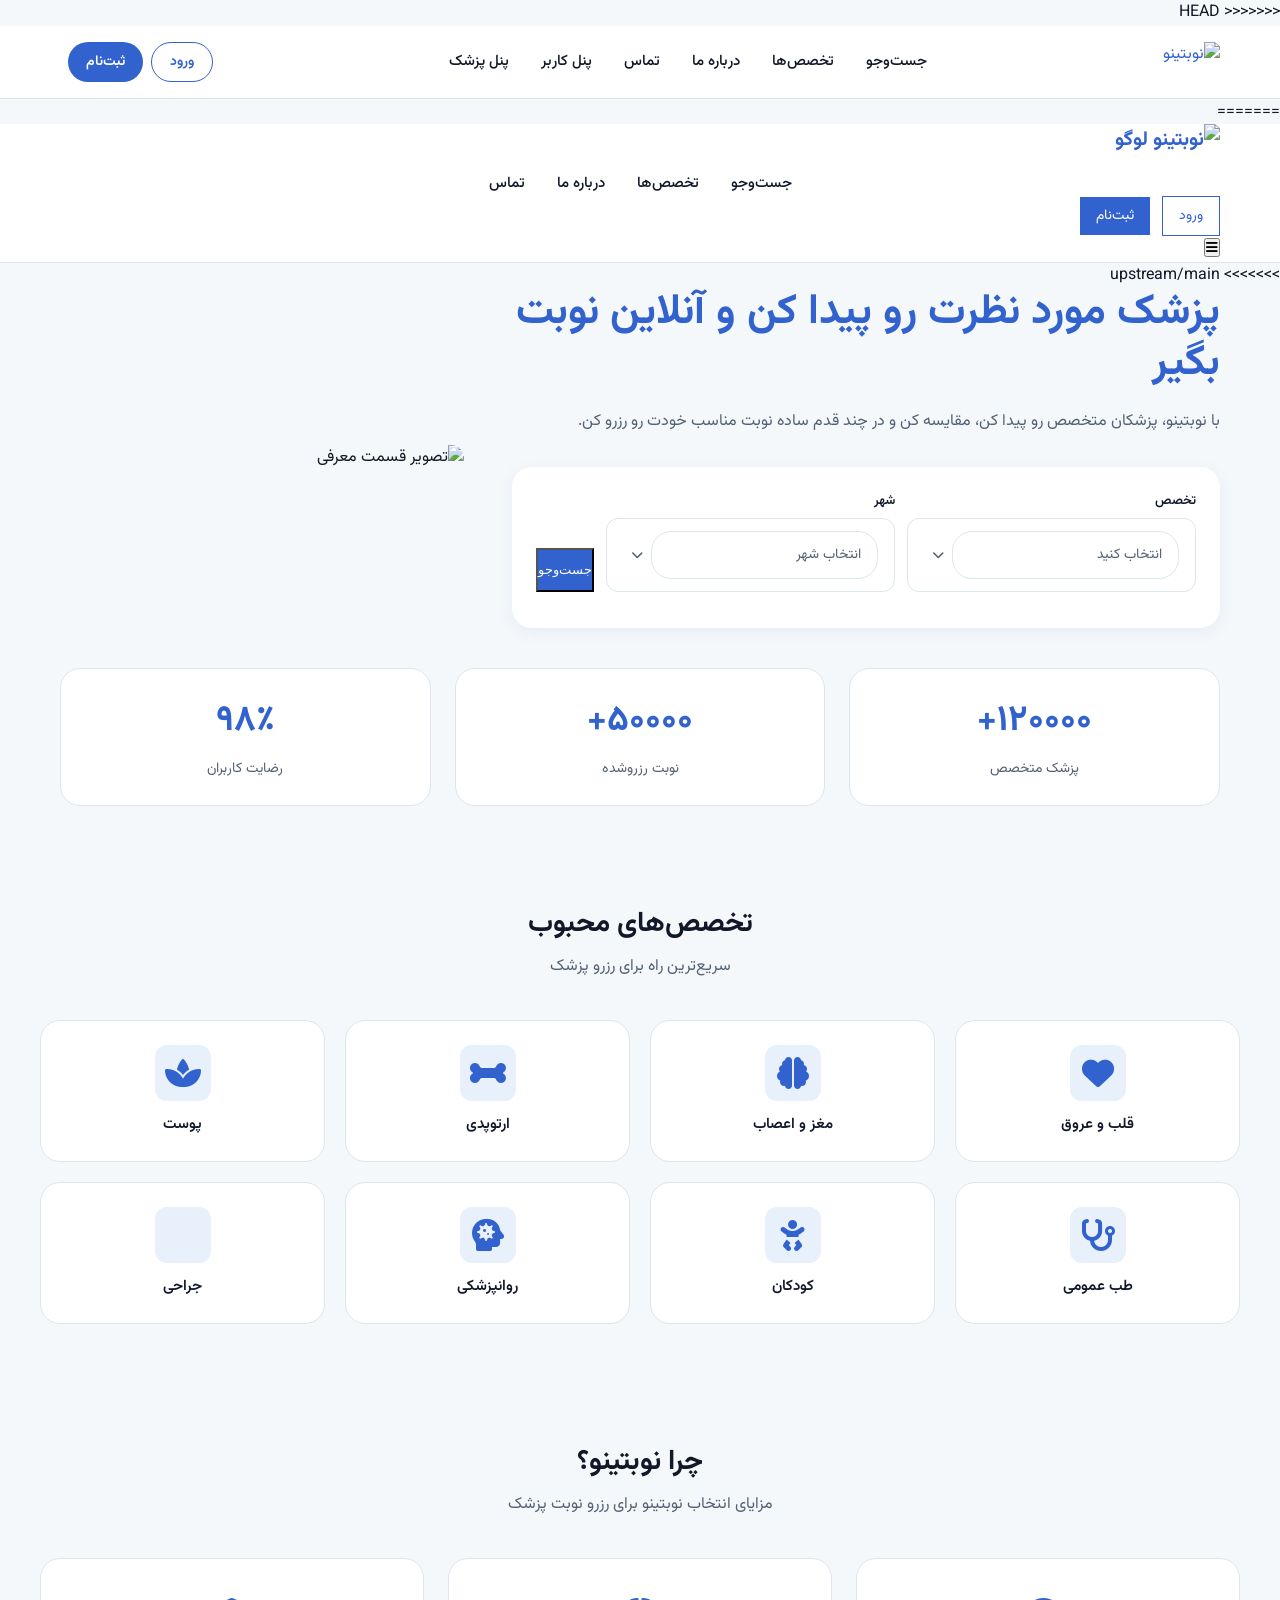
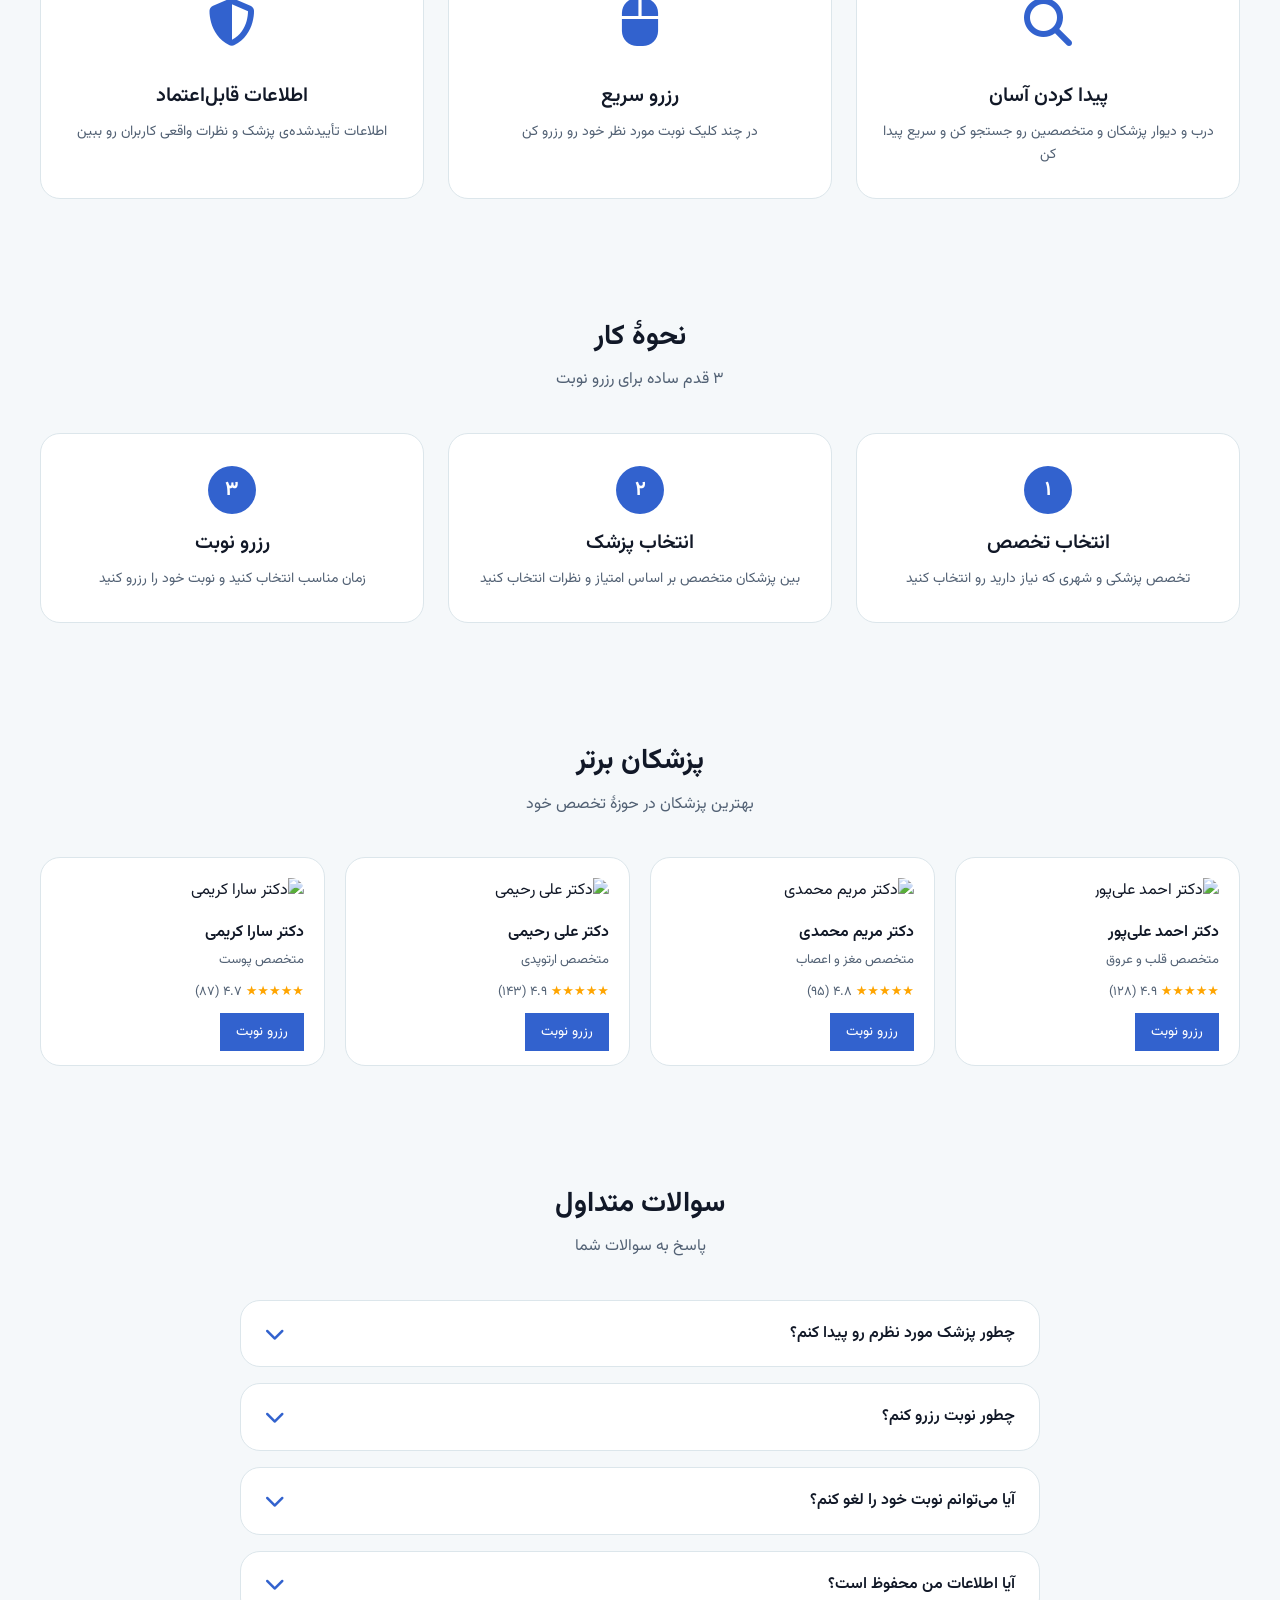
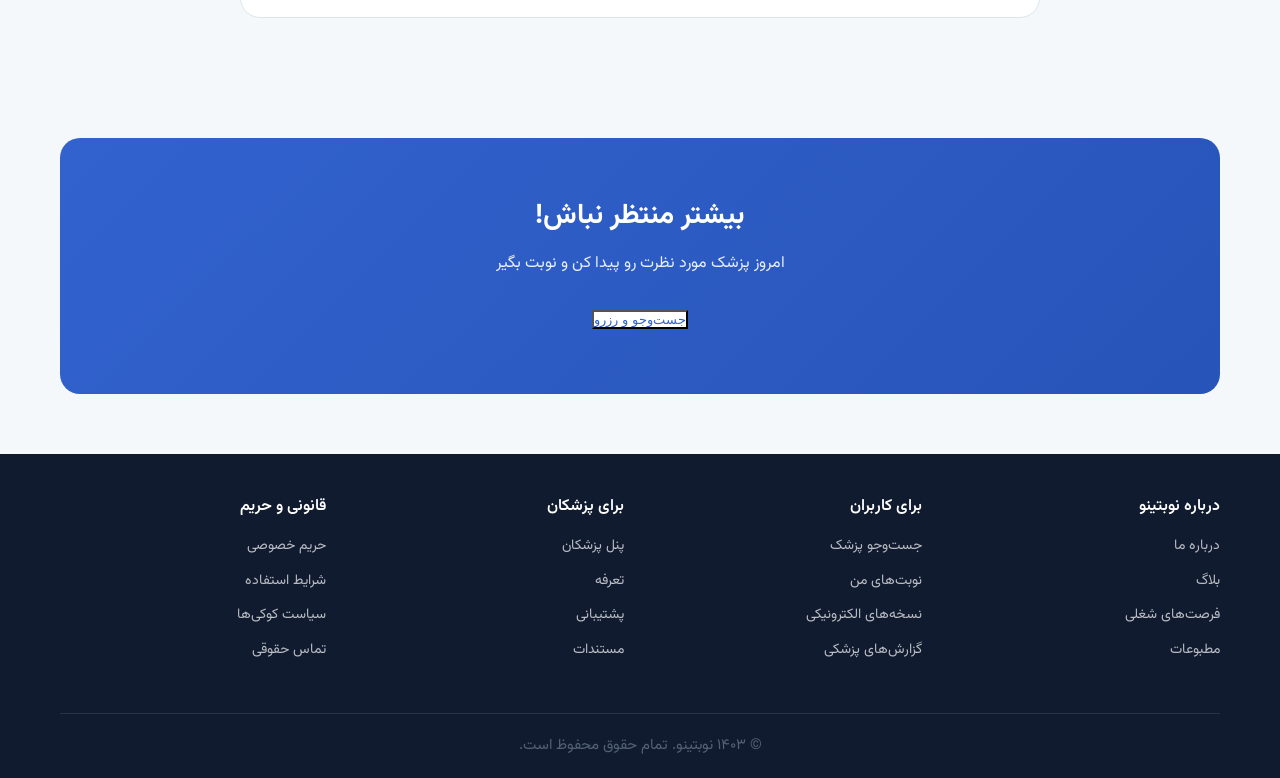
==== commit 260508e9: "fix" ====
--- a/html/P01-landing.html
+++ b/html/P01-landing.html
@@ -124,6 +124,61 @@
 			z-index: 100;
 		}
 
+<<<<<<< HEAD
+=======
+		.header-content {
+			display: flex;
+			align-items: center;
+			justify-content: space-between;
+			padding: 16px 0;
+		}
+
+		.logo {
+			display: flex;
+			align-items: center;
+			gap: 12px;
+			font-size: 20px;
+			font-weight: 700;
+			color: var(--primary);
+		}
+
+		.logo img {
+			height: 48px;
+			width: auto;
+		}
+
+		.nav-desktop {
+			display: flex;
+			align-items: center;
+			gap: 32px;
+			flex: 1;
+			justify-content: center;
+		}
+
+		.nav-desktop a {
+			font-size: 15px;
+			color: var(--text-primary);
+			transition: color 0.2s;
+			font-weight: 500;
+		}
+
+		.nav-desktop a:hover {
+			color: var(--primary);
+			text-decoration: none;
+		}
+
+		.auth-buttons {
+			display: flex;
+			gap: 12px;
+			align-items: center;
+		}
+
+		.auth-buttons .btn {
+			line-height: normal;
+			text-decoration: none;
+		}
+
+>>>>>>> upstream/main
 		.btn {
 			display: inline-flex;
 			align-items: center;
@@ -315,6 +370,73 @@
 			display: none;
 		}
 
+<<<<<<< HEAD
+=======
+		/* Mobile Menu */
+		.menu-toggle {
+			display: none;
+			background: none;
+			border: none;
+			font-size: 24px;
+			cursor: pointer;
+			color: var(--text-primary);
+		}
+
+		.nav-mobile {
+			display: none;
+			position: absolute;
+			top: 100%;
+			left: 0;
+			right: 0;
+			background: var(--white);
+			border-bottom: 1px solid var(--border);
+			flex-direction: column;
+			padding: 16px 20px;
+			gap: 12px;
+		}
+
+		.nav-mobile.active {
+			display: flex;
+		}
+
+		@media (max-width: 768px) {
+			.nav-desktop {
+				display: none;
+			}
+
+			.menu-toggle {
+				display: block;
+				position: relative;
+			}
+
+			.menu-toggle::after {
+				content: '';
+				position: absolute;
+				top: 50%;
+				left: 50%;
+				width: 44px;
+				height: 44px;
+				transform: translate(-50%, -50%);
+			}
+
+			.header-content:has(> .p03-account:not([hidden])) > .menu-toggle {
+				margin-inline-start: auto;
+				margin-inline-end: 20px;
+			}
+
+			.nav-mobile a {
+				color: var(--text-primary);
+				font-weight: 500;
+				padding: 12px 0;
+				border-bottom: 1px solid var(--border);
+			}
+
+			.nav-mobile a:last-child {
+				border-bottom: none;
+			}
+		}
+
+>>>>>>> upstream/main
 		/* Hero Section */
 		.hero {
 			padding: 60px 0;
@@ -411,6 +533,7 @@
 
 			.dropdown-menu {
 				max-height: 250px !important;
+				min-width: 0;
 				max-width: 90vw;
 			}
 		}
@@ -896,11 +1019,56 @@
 				margin-top: 16px;
 			}
 		}
+
+		@media (max-width: 359px) {
+			.logo img { height: 40px; }
+			.auth-buttons { gap: 8px; }
+			.auth-buttons .btn { padding-inline: 12px; }
+			.hero-content, .search-row { grid-template-columns: minmax(0, 1fr); }
+			.dropdown-trigger-input { min-width: 0; }
+		}
 	</style>
+	<link rel="stylesheet" href="../css/P03-account.css">
+	<script src="../js/P03-session.js"></script>
 </head>
 <body>
 	<!-- Header -->
+<<<<<<< HEAD
 	<header></header>
+=======
+	<header>
+		<div class="container">
+			<div class="header-content">
+				<div class="logo">
+					<img src="../images/Logo.png" alt="نوبتینو لوگو">
+				</div>
+
+				<nav class="nav-desktop">
+					<a href="#search">جست‌وجو</a>
+					<a href="#specialties">تخصص‌ها</a>
+					<a href="#about">درباره ما</a>
+					<a href="#contact">تماس</a>
+				</nav>
+
+				<div class="auth-buttons" data-p03-guest>
+					<a class="btn btn-secondary btn-small" href="P03-auth.html" data-p03-auth="login">ورود</a>
+					<a class="btn btn-primary btn-small" href="P03-auth.html?mode=register" data-p03-auth="register">ثبت‌نام</a>
+				</div>
+				<button class="menu-toggle" id="menuToggle" type="button" aria-label="منوی سایت" aria-controls="navMobile" aria-expanded="false">
+					<i class="fas fa-bars" aria-hidden="true"></i>
+				</button>
+				<div class="p03-account" data-p03-account hidden></div>
+			</div>
+
+			<nav class="nav-mobile" id="navMobile">
+				<a href="#search">جست‌وجو</a>
+				<a href="#specialties">تخصص‌ها</a>
+				<a href="#about">درباره ما</a>
+				<a href="#contact">تماس</a>
+			</nav>
+		</div>
+	</header>
+>>>>>>> upstream/main
 
 	<!-- Hero Section -->
 	<section id="search" class="hero">
@@ -1267,8 +1435,17 @@
 		const menuToggle = document.getElementById('menuToggle');
 		const navMobile = document.getElementById('navMobile');
 
+		function setMobileMenu(open) {
+			navMobile.classList.toggle('active', open);
+			menuToggle.setAttribute('aria-expanded', String(open));
+		}
 		menuToggle?.addEventListener('click', () => {
-			navMobile.classList.toggle('active');
+			setMobileMenu(!navMobile.classList.contains('active'));
+		});
+		document.addEventListener('click', (event) => {
+			if (navMobile.classList.contains('active') && !menuToggle.contains(event.target) && !navMobile.contains(event.target)) {
+				setMobileMenu(false);
+			}
 		});
 
 		// Close menu on link click and handle smooth scrolling
@@ -1277,7 +1454,7 @@
 				const href = link.getAttribute('href');
 				// Close mobile menu on any navigation link click
 				if (navMobile && navMobile.classList.contains('active')) {
-					navMobile.classList.remove('active');
+				setMobileMenu(false);
 				}
 				// Smooth scroll is handled by CSS scroll-behavior: smooth
 				// and scroll-margin-top offsets
@@ -1510,7 +1687,7 @@
 				// Close on outside click
 				document.addEventListener('click', (e) => {
 					if (!this.container.contains(e.target)) {
-						this.close();
+						this.close(false);
 					}
 				});
 
@@ -1547,7 +1724,7 @@
 					const otherContainer = document.getElementById(activeDropdown);
 					if (otherContainer) {
 						const otherDropdown = otherContainer.customDropdownInstance;
-						if (otherDropdown) otherDropdown.close();
+						if (otherDropdown) otherDropdown.close(false);
 					}
 				}
 
@@ -1560,10 +1737,11 @@
 				// Attach scroll listener to keep dropdown attached during scrolling
 				document.addEventListener('scroll', this.scrollHandler, true);
 
-				setTimeout(() => this.triggerInput.focus(), 50);
-			}
-
-			close() {
+				setTimeout(() => { if (this.isOpen) this.triggerInput.focus(); }, 50);
+			}
+
+			close(restoreFocus = true) {
+				if (!this.isOpen) return;
 				this.isOpen = false;
 				if (activeDropdown === this.containerId) {
 					activeDropdown = null;
@@ -1573,7 +1751,7 @@
 				this.triggerInput.value = '';
 				this.allItems.forEach(item => item.classList.remove('hidden'));
 				this.updateIconDisplay();
-				this.trigger.focus();
+				if (restoreFocus) this.trigger.focus();
 
 				// Remove scroll listener and cancel pending animation frame
 				document.removeEventListener('scroll', this.scrollHandler, true);
--- a/css/P03-account.css
+++ b/css/P03-account.css
@@ -0,0 +1,97 @@
+/* Header controls use the shared Nobatino surface, focus and spacing values. */
+.p03-header-tools {
+  display: flex;
+  align-items: center;
+  gap: 8px;
+}
+[data-p03-account][hidden], [data-p03-guest][hidden], [data-account-panel][hidden], .p03-account-menu[hidden] { display: none !important; }
+.p03-account {
+  position: relative;
+  flex: none;
+  direction: rtl;
+  color: #111B30;
+}
+.p03-index-account { display: flex; justify-content: flex-end; margin-block-end: 8px; }
+.p03-account svg {
+  display: block;
+  width: 20px;
+  height: 20px;
+  flex: none;
+  fill: none;
+  stroke: currentColor;
+  stroke-width: 1.7;
+  stroke-linecap: round;
+  stroke-linejoin: round;
+}
+.p03-account-toggle {
+  display: flex;
+  align-items: center;
+  justify-content: center;
+  min-height: 44px;
+  gap: 8px;
+  padding: 4px 8px;
+  border: 1px solid #DCE6EB;
+  border-radius: 999px;
+  background: #FAFDFE;
+  font: inherit;
+  color: #111B30;
+  cursor: pointer;
+}
+.p03-account-toggle:hover, .p03-account-toggle[aria-expanded="true"] { background: #E7F0FB; border-color: #788BA2; }
+.p03-account-toggle:focus-visible, .p03-account-action:focus-visible { outline: 2px solid #3262CE; outline-offset: 2px; }
+.p03-account-avatar {
+  display: grid;
+  place-items: center;
+  width: 32px;
+  height: 32px;
+  overflow: hidden;
+  border-radius: 999px;
+  background: #E7F0FB;
+  color: #111B30;
+  font-size: 15px;
+  font-weight: 700;
+}
+.p03-account-avatar img { display: block; width: 100%; height: 100%; object-fit: cover; }
+.p03-account-menu {
+  position: absolute;
+  z-index: 5;
+  inset-inline-end: 0;
+  inset-block-start: calc(100% + 8px);
+  width: min(240px, calc(100vw - 40px));
+  padding: 8px;
+  border: 1px solid #DCE6EB;
+  border-radius: 24px;
+  box-shadow: 0 4px 16px rgb(17 27 48 / 5%);
+  background: #FAFDFE;
+  text-align: start;
+}
+.p03-account-summary {
+  display: grid;
+  padding: 8px 12px 12px;
+  border-bottom: 1px solid #DCE6EB;
+  margin-bottom: 4px;
+  font-size: 14px;
+  overflow-wrap: anywhere;
+}
+.p03-account-summary bdi { justify-self: start; color: #526174; font-size: 13px; }
+.p03-account-menu .p03-account-action {
+  display: flex;
+  align-items: center;
+  gap: 8px;
+  width: 100%;
+  min-height: 44px;
+  padding: 8px 12px;
+  border: 0;
+  border-radius: 20px;
+  background: transparent;
+  color: #111B30;
+  font: inherit;
+  font-size: 14px;
+  font-weight: 600;
+  line-height: 1.5;
+  text-align: start;
+  text-decoration: none;
+  cursor: pointer;
+}
+.p03-account-menu .p03-account-action:hover { background: #E7F0FB; }
+.p03-account-menu .p03-account-exit:hover { background: #FCE9EE; }
